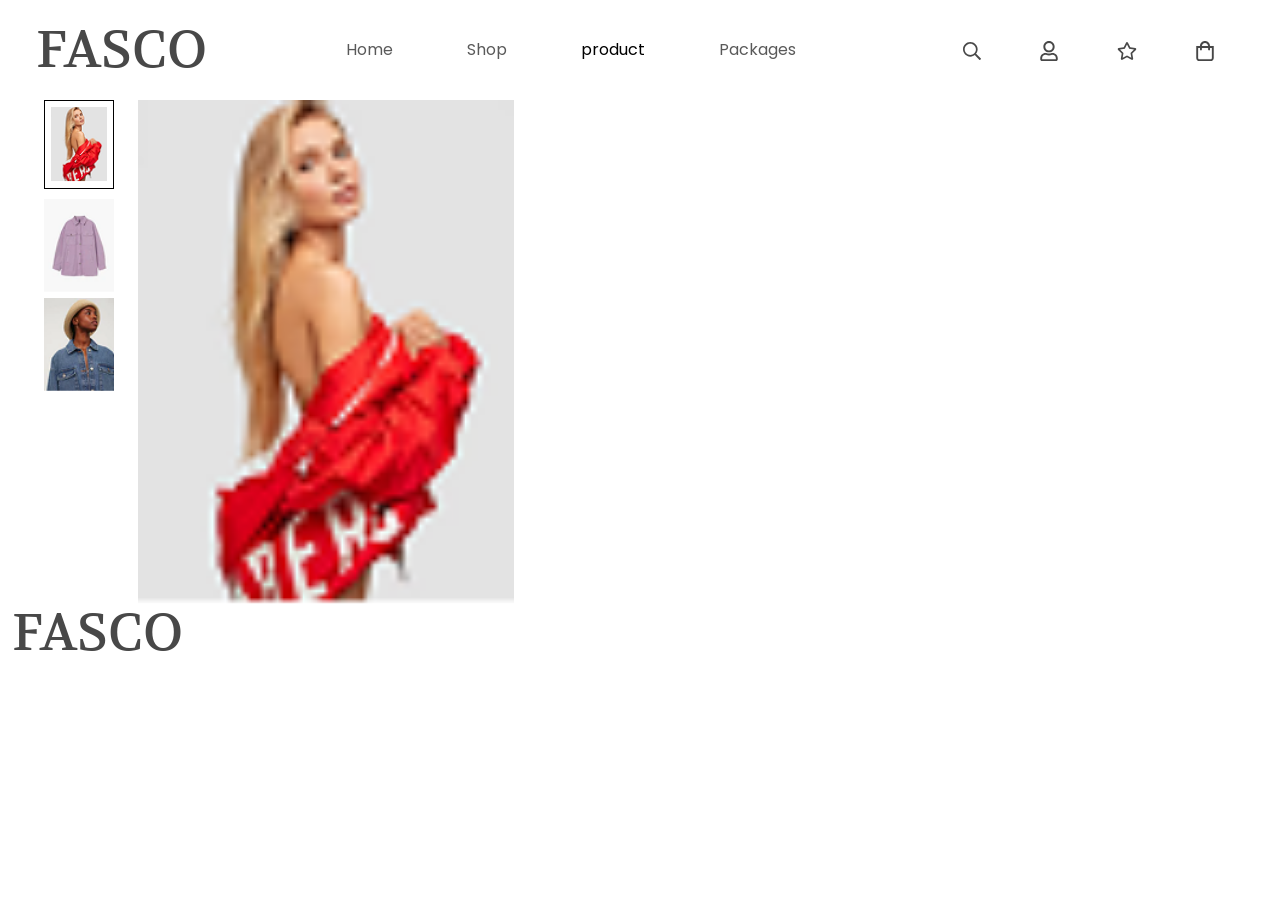
==== product.html @ 51dba3a5 "update styles and pages" ====
<!doctype html>
<html lang="en">

<head>
    <meta charset="utf-8">
    <meta name="viewport" content="width=device-width, initial-scale=1">
    <title>Bootstrap demo</title>
    <link href="https://cdn.jsdelivr.net/npm/bootstrap@5.3.8/dist/css/bootstrap.min.css" rel="stylesheet"
        integrity="sha384-sRIl4kxILFvY47J16cr9ZwB07vP4J8+LH7qKQnuqkuIAvNWLzeN8tE5YBujZqJLB" crossorigin="anonymous">
    <!-- Poppins -->
    <link href="https://fonts.googleapis.com/css2?family=Poppins&display=swap" rel="stylesheet">

    <!-- Volkhov -->
    <link href="https://fonts.googleapis.com/css2?family=Volkhov&display=swap" rel="stylesheet">

    <!-- Jost -->
    <link href="https://fonts.googleapis.com/css2?family=Jost&display=swap" rel="stylesheet">

    <!-- Inter -->
    <link href="https://fonts.googleapis.com/css2?family=Inter&display=swap" rel="stylesheet">

    <link rel="stylesheet" href="./assest/style.css">
    <link rel="stylesheet" href="./assest/responsive.css">

</head>

<body>
    <nav class="navbar navbar-expand-lg d-flex align-items-center p-4">
        <div class="container">
            <a class="main_logo" href="#">FASCO</a>
            <button class="navbar-toggler" type="button" data-bs-toggle="collapse"
                data-bs-target="#navbarSupportedContent" aria-controls="navbarSupportedContent" aria-expanded="false"
                aria-label="Toggle navigation">
                <span class="navbar-toggler-icon"></span>
            </button>
            <div class="collapse navbar-collapse" id="navbarSupportedContent">
                <ul class="navbar-nav ms-auto mb-2 mb-lg-0 align-items-lg-center">
                    <li class="nav-li">
                        <a class="nav-link " aria-current="page" href="./index.html">Home</a>
                    </li>
                    <li class="nav-li">
                        <a class="nav-link" href="./shop.html">Shop</a>
                    </li>
                    <li class="nav-li">
                        <a class="nav-link active" href="#">product</a>
                    </li>
                    <li class="nav-li">
                        <a class="nav-link" href="#">Packages</a>
                    </li>
                </ul>
            </div>

            <div class="collapse navbar-collapse" id="navbarSupportedContent">
                <ul class="navbar-nav ms-auto mb-2 mb-lg-0 align-items-lg-center">
                    <li class="nav-li" id="search">
                        <svg width="18" height="18" viewBox="0 0 18 18" fill="none" xmlns="http://www.w3.org/2000/svg">
                            <g clip-path="url(#clip0_6_192)">
                                <path
                                    d="M17.877 16.4848L13.609 12.2168C13.5281 12.1359 13.4227 12.0938 13.3102 12.0938H12.8461C13.9535 10.8105 14.625 9.14062 14.625 7.3125C14.625 3.27305 11.352 0 7.3125 0C3.27305 0 0 3.27305 0 7.3125C0 11.352 3.27305 14.625 7.3125 14.625C9.14062 14.625 10.8105 13.9535 12.0938 12.8461V13.3102C12.0938 13.4227 12.1395 13.5281 12.2168 13.609L16.4848 17.877C16.65 18.0422 16.9172 18.0422 17.0824 17.877L17.877 17.0824C18.0422 16.9172 18.0422 16.65 17.877 16.4848ZM7.3125 12.9375C4.20469 12.9375 1.6875 10.4203 1.6875 7.3125C1.6875 4.20469 4.20469 1.6875 7.3125 1.6875C10.4203 1.6875 12.9375 4.20469 12.9375 7.3125C12.9375 10.4203 10.4203 12.9375 7.3125 12.9375Z"
                                    fill="#484848" stroke="#484848" stroke-width="0.0351562" />
                            </g>
                            <defs>
                                <clipPath id="clip0_6_192">
                                    <rect width="18" height="18.0009" fill="white" />
                                </clipPath>
                            </defs>
                        </svg>
                    </li>
                    <li class="nav-li">
                        <svg width="20" height="20" viewBox="0 0 20 20" fill="none" xmlns="http://www.w3.org/2000/svg">
                            <g clip-path="url(#clip0_6_195)">
                                <path
                                    d="M13.5 11.875C12.3789 11.875 11.8398 12.5 10 12.5C8.16016 12.5 7.625 11.875 6.5 11.875C3.60156 11.875 1.25 14.2266 1.25 17.125V18.125C1.25 19.1602 2.08984 20 3.125 20H16.875C17.9102 20 18.75 19.1602 18.75 18.125V17.125C18.75 14.2266 16.3984 11.875 13.5 11.875ZM16.875 18.125H3.125V17.125C3.125 15.2656 4.64062 13.75 6.5 13.75C7.07031 13.75 7.99609 14.375 10 14.375C12.0195 14.375 12.9258 13.75 13.5 13.75C15.3594 13.75 16.875 15.2656 16.875 17.125V18.125ZM10 11.25C13.1055 11.25 15.625 8.73047 15.625 5.625C15.625 2.51953 13.1055 0 10 0C6.89453 0 4.375 2.51953 4.375 5.625C4.375 8.73047 6.89453 11.25 10 11.25ZM10 1.875C12.0664 1.875 13.75 3.55859 13.75 5.625C13.75 7.69141 12.0664 9.375 10 9.375C7.93359 9.375 6.25 7.69141 6.25 5.625C6.25 3.55859 7.93359 1.875 10 1.875Z"
                                    fill="#484848" stroke="#484848" stroke-width="0.0390625" />
                            </g>
                            <defs>
                                <clipPath id="clip0_6_195">
                                    <rect width="20" height="20" fill="white" />
                                </clipPath>
                            </defs>
                        </svg>
                    </li>
                    <li class="nav-li">
                        <svg width="20" height="20" viewBox="0 0 20 20" fill="none" xmlns="http://www.w3.org/2000/svg">
                            <path
                                d="M18.3369 7.0659L13.264 6.32631L10.9967 1.72909C10.5904 0.909647 9.41332 0.89923 9.0036 1.72909L6.73624 6.32631L1.66332 7.0659C0.753597 7.19784 0.389014 8.31937 1.04874 8.96173L4.71887 12.5381L3.85082 17.5902C3.69457 18.5034 4.65638 19.1874 5.46193 18.7603L10.0001 16.3749L14.5383 18.7603C15.3439 19.184 16.3057 18.5034 16.1494 17.5902L15.2814 12.5381L18.9515 8.96173C19.6112 8.31937 19.2467 7.19784 18.3369 7.0659ZM13.4932 11.9548L14.3161 16.7603L10.0001 14.493L5.68415 16.7603L6.50707 11.9548L3.01401 8.55201L7.8404 7.85062L10.0001 3.47562L12.1598 7.85062L16.9862 8.55201L13.4932 11.9548Z"
                                fill="#484848" />
                        </svg>
                    </li>
                    <li class="nav-li">
                        <svg width="20" height="20" viewBox="0 0 20 20" fill="none" xmlns="http://www.w3.org/2000/svg">
                            <g clip-path="url(#clip0_6_201)">
                                <path
                                    d="M15 5C15 2.24297 12.757 0 10 0C7.24297 0 5 2.24297 5 5H1.25V16.875C1.25 18.6009 2.6491 20 4.375 20H15.625C17.3509 20 18.75 18.6009 18.75 16.875V5H15ZM10 1.875C11.7231 1.875 13.125 3.27688 13.125 5H6.875C6.875 3.27688 8.27688 1.875 10 1.875ZM16.875 16.875C16.875 17.5643 16.3143 18.125 15.625 18.125H4.375C3.68574 18.125 3.125 17.5643 3.125 16.875V6.875H5V8.4375C5 8.95527 5.41973 9.375 5.9375 9.375C6.45527 9.375 6.875 8.95527 6.875 8.4375V6.875H13.125V8.4375C13.125 8.95527 13.5447 9.375 14.0625 9.375C14.5803 9.375 15 8.95527 15 8.4375V6.875H16.875V16.875Z"
                                    fill="#484848" stroke="#484848" stroke-width="0.0390625" />
                            </g>
                            <defs>
                                <clipPath id="clip0_6_201">
                                    <rect width="20" height="20" fill="white" />
                                </clipPath>
                            </defs>
                        </svg>
                    </li>
                </ul>
            </div>
        </div>
    </nav>

    <section class="search-edit">
        <div class="container big-search">
            <input class="big-search-input" type="text" placeholder="search here">
            <button class="search-close" aria-label="Close search">
                <svg width="18" height="18" viewBox="0 0 18 18" fill="none" xmlns="http://www.w3.org/2000/svg">
                    <path d="M2 2L16 16M16 2L2 16" stroke="#484848" stroke-width="2" stroke-linecap="round" />
                </svg>
            </button>
        </div>
    </section>
    <main>

        <section class="product_details">
            <div class="container">
                <div class="product-wrapper">
                    <div class="small-img">
                        <ul class="slider-img-list">
                            <li class=" active"><img class="sider-img"
                                    src="./assest/product_image/35_056fa070-83a6-4279-8627-bbb11aace6e8.jpg.png"
                                    alt="side-image" loading="lazy"></li>
                            <li class=" "><img class="sider-img" src="./assest/product_image/35h.jpg.png"
                                    alt="side-image-1" loading="lazy"></li>
                            <li class=" "><img class="sider-img"
                                    src="./assest/product_image/35a_ec779b58-f23e-478c-b196-685009bbe4c6.jpg.png"
                                    alt="side-image" loading="lazy"></li>


                        </ul>
                    </div>
                    <div class="big_img">
                        <img src="./assest/product_image/35_056fa070-83a6-4279-8627-bbb11aace6e8.jpg.png"
                            class="big-image" alt="big image">
                    </div>

                    <div class="product_brief">

                    </div>
                </div>

            </div>
        </section>


    </main>













    <footer>
        <div class="container">
            <div class="d-flex justify-content-between">
                <a class="main_logo" href="#">FASCO</a>
                <div>

                </div>
            </div>
        </div>
    </footer>
    <script src="https://cdn.jsdelivr.net/npm/bootstrap@5.3.8/dist/js/bootstrap.bundle.min.js"
        integrity="sha384-FKyoEForCGlyvwx9Hj09JcYn3nv7wiPVlz7YYwJrWVcXK/BmnVDxM+D2scQbITxI"
        crossorigin="anonymous"></script>

    <script src="./assest/main.js"></script>
</body>

</html>
---- assest/style.css ----
:root {
    --font-family: "Poppins", sans-serif;
    --second-family: "Volkhov", sans-serif;
    --third-family: "Jost", sans-serif;
    --font3: "Digital Numbers", sans-serif;
    --font4: "Inter", sans-serif;
    --font5: "Rage Italic", sans-serif;
}

* {
    box-sizing: border-box;
    margin: 0;
    padding: 0;
}

body {
    background: #fff;
}

p {
    padding: 0;
    margin: 0;
}

.container {
    max-width: 1280px;
    width: 100%;
}

a {
    text-decoration: none;
}

/* nav-bar */
.navbar {
    color: #fff !important;
}

.main_logo {
    font-family: var(--second-family);
    font-weight: 400;
    font-size: 52px;
    line-height: 100%;
    color: #484848;
    display: block;

}

.navbar .nav-li {
    font-family: var(--font-family);
    font-weight: 400;
    font-size: 16px;
    color: #484848;
    padding: 0px 29px;
}

.button-main {
    box-shadow: 0 20px 35px 0 rgba(0, 0, 0, 0.15);
    background: #000;
    border-radius: 10px;
    width: 152px;
    height: 56px;
    display: flex;
    align-items: center;
    justify-content: center;
}

.button-main .nav-link-diff {
    font-family: var(--font-family);
    font-weight: 400;
    font-size: 16px;
    line-height: 100%;
    text-align: center;
    color: #fff;

}

/* hero-cards */
.hero-card-wrapper {
    display: grid;
    grid-template-columns: repeat(auto-fill, minmax(350px, 1fr));
    gap: 10px;
}

.hero-big-cards {
    border-radius: 10px;
    width: 392px;
    height: 756px;
    overflow: hidden;

}

.hero-big-cards img {
    display: block;
    width: 100%;
    height: 100%;
}

.hero-big-cards-diff {
    display: flex;
    flex-direction: column;
    gap: 10px;
    overflow: hidden;

}

.hero-big-cards-diff img {
    width: 100%;
    height: 100%;
    display: block;

}

.hero-big-cards-diff-text {
    display: flex;
    flex-direction: column;
    align-items: center;
    justify-content: center;
}

.hero-big-cards-diff h4 {
    font-family: var(--font-family);
    font-weight: 500;
    font-size: 91px;
    line-height: 100%;
    letter-spacing: -0.04em;
    text-align: center;
    color: #484848;
}

.hero-big-cards-diff span {
    font-family: var(--font-family);
    font-weight: 500;
    font-size: 187px;
    line-height: 100%;
    letter-spacing: -0.06em;
    text-align: center;
}

.hero-big-cards-diff p {
    font-family: var(--font-family);
    font-weight: 400;
    font-size: 20px;
    letter-spacing: 0.1em;
    text-align: center;
    text-transform: uppercase;
    color: #484848;
    text-align: center;
}

/* brand-css */
.brand {
    margin-top: 82px;
}

.brand-list {
    list-style: none;
    display: flex;
    overflow-x: auto;
    justify-content: space-between;
    align-items: center;
}

/* deals and offer css */
.deals_offers {
    background: linear-gradient(180deg, #fff 0%, #fafafa 100%) !important;
    padding: 56px 0;
}

.delas-box-wrapper {
    display: grid;
    width: 100%;
    grid-template-columns: 3fr 8fr;
    align-items: center;
    gap: 10px;
}



.deals {
    width: 100%;
}

.first-heading {
    font-family: var(--second-family);
    font-weight: 400;
    font-size: 32px;
    line-height: 1.2;
    color: #484848;
}

.first-line {
    font-family: var(--font-family);
    font-weight: 400;
    font-size: 12px;
    line-height: 1.65;
    color: #8a8a8a;
}

.deals .first-heading {
    margin-bottom: 14px;
}

.deals>.first-line {
    max-width: 330px;
    margin-bottom: 22px;
}

.deals .button-main {
    width: 136px;
    height: 46px;
    margin-bottom: 28px;
    border-radius: 6px;
}

.deals .button-main .nav-link-diff {
    font-size: 13px;
    text-transform: capitalize;
}

.countdown .first-heading {
    font-family: var(--font-family);
    font-size: 17px;
    font-weight: 500;
    margin-bottom: 12px;
}

.timer-wrapper {
    display: flex;
    justify-content: flex-start;
    align-items: center;
    gap: 13px;
}

.timer-box {
    min-width: 39px;
    text-align: center;
}

.timer-box span {
    display: inline-block;
    border-radius: 5px;
    width: 42px;
    height: 42px;
    box-shadow: 0 3px 10px rgba(0, 0, 0, 0.13);
    background: #fff;
    font-family: var(--font3);
    font-weight: 400;
    font-size: 19px;
    line-height: 100%;
    color: #484848;
    display: inline-flex;
    align-items: center;
    justify-content: center;
}

.timer-box p {
    margin: 6px 0 0;
    font-size: 12px;
}

.offer-slider {
    overflow-x: hidden;
    display: flex;
    width: 100%;
    gap: 10px;
}

.offer-card-wrapper {
    display: flex;
    animation: move 10s linear infinite;
    gap: 10px;
}

@keyframes move {

    from {
        transform: translateX(0%);
    }

    to {
        transform: translateX(-100%);
    }

}

.offer-slider:hover .offer-card-wrapper {
    animation-play-state: paused;
}

.offer-cards {
    border-radius: 16px;
    width: 372px;
    height: 486px;
    overflow: hidden;
    position: relative;
    transition: 0.5s ease;

}

.offer-cards img {
    display: block;
    width: 100%;
    height: 100%;
}

.offer-label {
    bottom: 20px;
    left: 10%;
    position: absolute;
    border: 1px solid rgba(0, 0, 0, 0.08);
    border-radius: 999px;
    width: 240px;
    height: 72px;
    box-shadow: 0 6px 18px 0 rgba(0, 0, 0, 0.08);
    background: rgba(255, 255, 255, 0.9);
    display: flex;
    align-items: center;
    justify-content: center;
    visibility: hidden;
}

.offer-label p {
    font-family: var(--font-family);
    font-weight: 600;
    font-size: 18px;
    color: #484848;
}

.offer-cards:hover .offer-label {
    visibility: visible;

}


/* new-arrival */
.head-box {

    text-align: center;
}

.new-arrival-head ul {
    list-style: none;
    display: inline-block;
    display: flex;
    justify-content: space-between;
    align-items: center;
}

.new-arrival-head ul li {
    display: flex;
    justify-content: center;
    align-items: center;
    font-family: var(--font-family);
    font-weight: 400;
    font-size: 16px;
    line-height: 100%;
    text-align: center;
    color: #8a8a8a;
    border-radius: 10px;
    width: 207px;
    height: 56px;
    background: #fafafa;
    cursor: pointer;
}

.new-arrival-head ul li.active {
    box-shadow: 0 20px 35px 0 rgba(0, 0, 0, 0.15);
    background: #000;
    font-family: var(--font-family);
    font-weight: 400;
    font-size: 16px;
    line-height: 100%;
    text-align: center;
    color: #fff;
}

.cards-wrapper {
    display: grid;
    grid-template-columns: repeat(auto-fill, minmax(300px, 1fr));
    gap: 49px;
    padding: 40px 0;
}

.cards-design {
    box-shadow: 0 40px 90px 0 rgba(0, 0, 0, 0.06);
    background: #fff;
    padding: 25px 15px;
    height: 438px;
    display: flex;
    flex-direction: column;
    align-items: center;
    justify-content: center;
    transition: 0.3s ease;
}

.cards-design:hover {
    transform: scale(1.1);
}

.cards-design .text-box {
    width: 92%;
}

.offer-card-top {
    display: flex;
    justify-content: space-between;
    align-items: center;
    margin-top: 12px;
}

.offer-card-top p {
    font-family: var(--font-family);
    font-weight: 500;
    font-size: 20px;
    color: #484848;
}

.offer-card-top span {
    font-family: var(--font-family);
    font-weight: 500;
    font-size: 12px;
    line-height: 100%;
    color: #8a8a8a;
}

.offercard-middle {
    font-family: var(--font-family);
    font-weight: 500;
    font-size: 12px;
    color: #484848;
    margin-top: 25px;
}

.offer-card-bottom {
    display: flex;
    justify-content: space-between;
    margin-top: 25px;
}

.offer-card-bottom .new-price {
    font-family: var(--font-family);
    font-weight: 500;
    font-size: 24px;
    line-height: 83%;
    letter-spacing: -0.01em;
    color: #484848;
}

.offer-card-bottom p {
    font-family: var(--font-family);
    font-weight: 400;
    font-size: 12px;
    line-height: 167%;
    letter-spacing: -0.01em;
    text-align: right;
    color: #ff4646;
}

/* big_banner */
.big_banner-wrapper {
    display: flex;
    align-items: stretch;
}

.left {
    clip-path: polygon(0 0, 100% 0, 92% 100%, 0 100%);

}

.left img {
    width: 100%;
    height: 100%;
    display: block;
}

.right {
    margin-left: -95px;
    background-color: #dadada;
    clip-path: polygon(8% 0, 100% 0, 100% 100%, 0 100%);
    padding: 30px 30px 30px calc(8% + 30px);

}

.right p {
    font-family: var(--font-family);
    font-weight: 400;
    font-size: 16px;
    color: #767676;
    margin-top: 20px;
}

.right h4 {
    font-family: var(--second-family);
    font-weight: 400;
    font-size: 46px;
    color: #484848;
}

.right a {
    font-family: var(--font-family);
    font-weight: 400;
    font-size: 16px;
    text-decoration: underline;
    text-decoration-skip-ink: none;
    color: #000;
}

.highlight-price {
    font-family: var(--font-family);
    font-weight: 500;
    font-size: 28px;
    color: #000;
}

.size-box :nth-child(1) {
    font-family: var(--font-family);
    font-weight: 400;
    font-size: 16px;
    color: #767676;
}

.size-box :nth-child(2) {

    display: inline-block;
    border-radius: 10px;
    width: 53px;
    height: 28px;
    background: #000;
    font-family: var(--font-family);
    font-weight: 400;
    font-size: 16px;
    line-height: 100%;
    color: #fff;
    display: flex;
    align-items: center;
    justify-content: center;
}

/* service */
.service-card-wrapper {
    display: flex;
    justify-content: space-between;

}

.service-card {
    display: flex;
    align-items: center;
    width: 246px;
    height: 56px;
    gap: 10px;
}

.service-card img {
    display: block;
    width: 42px;
    height: 42px;

}

.service-card P {
    font-family: var(--font-family);
    font-weight: 500;
    font-size: 20px;
    color: #484848;
}

.service-card span {
    font-family: var(--font-family);
    font-weight: 400;
    font-size: 16px;
    line-height: 163%;
    color: #484848;
}

/* social-media */
.social-media-img-slider {
    overflow-x: hidden;
    width: 100%;
    display: flex;
    padding: 40px 0;
    gap: 10px;
}

.social-media-bigimgs {
    display: flex;
    animation: move 20s linear infinite;
    gap: 10px;
}

@keyframes move {
    from {
        transform: translateX(0%);
    }

    to {
        transform: translateX(-100%);
    }
}

.social-media-img-slider:hover .social-media-bigimgs {
    animation-play-state: paused;
}

.social-media-bigimgs img {
    width: 302px;
    height: 308px;
    display: block;
    transition: 0.3s ease;
}

.social-media-bigimgs img:hover {
    transform: scale(1.1);
}

.testomonial {
    display: flex;
    overflow: hidden;
    position: relative;
    align-items: center;
}

.t-card {
    border-radius: 10px;
    width: 700px;
    height: auto;
    box-shadow: 0 20px 60px 0 rgba(46, 33, 61, 0.08);
    background: #fff;
    display: flex;
    align-items: center;
    justify-content: center;
    gap: 46px;
    margin: 0 -180px;
}

.t-card img {
    width: 263px;
    height: 262px;
    display: block;
}

.testomonial-text p {
    font-family: var(--font-family);
    font-weight: 400;
    font-size: 16px;
    color: #484848;
}

.t-reveiw-name {
    font-family: var(--second-family);
    font-weight: 400;
    font-size: 32px;
    color: #484848;
}

.t-card.big {
    width: 864px;
    padding: 50px;
    z-index: 1;

}

.t-slider-arrow button {
    border-radius: 100%;
    background-color: #fff;
    box-shadow: 0 4px 14px 1px rgba(0, 0, 0, 0.16);
    border: none;
    outline: none;
    width: 78px;
    height: 78px;
    margin-right: 16px;
}

.t-slider-arrow button svg path {
    stroke-width: 1.80px;
    stroke: #b6b6b6;
}

.t-slider-arrow button:hover svg path {
    box-shadow: 0 4px 14px 1px rgba(0, 0, 0, 0.16);
    stroke-width: 1.80px;
    stroke: #000;
}

.wrapper-letter {
    display: grid;
    grid-template-columns: 1fr 4fr 1fr;
}

.news-letter-text {
    display: flex;
    flex-direction: column;
    align-items: center;
    justify-content: center;
}

/* ===============================shop-css===================================== */

.search-edit {
    position: fixed;

    inset: 0;
    z-index: 999;
    display: flex;
    justify-content: center;
    align-items: flex-start;
    padding-top: 40px;
    background: rgba(255, 255, 255, 0.4);
    backdrop-filter: blur(8px);
    -webkit-backdrop-filter: blur(8px);
    opacity: 0;
    visibility: hidden;
    transition: opacity 0.3s ease, visibility 0.3s ease;
}

.search-edit.show {
    opacity: 1;
    visibility: visible;
}

.search-close {
    width: 44px;
    height: 44px;
    flex-shrink: 0;
    border: 0;
    border-radius: 50%;
    background: #fff;
    box-shadow: 0 3px 10px rgba(0, 0, 0, 0.13);
    display: flex;
    align-items: center;
    justify-content: center;
    cursor: pointer;
    transition: transform 0.2s ease;
}

.big-search {
    display: flex;
    justify-content: center;
    width: 100%;
    gap: 12px;
}

.big-search-input {
    width: 60%;
    height: 56px;
    border-radius: 20px;
    padding: 0 15px;
    border: #767676 1px solid;
    outline: none;
    background: #fff;

}

.shop-heading {
    font-family: var(--second-family);
    font-weight: 400;
    font-size: 42px;
    line-height: 76%;
    text-align: center;
    text-transform: capitalize;
    color: #000;
}

.filter-product-wrapper {
    display: grid;
    grid-template-columns: minmax(210px, 0.23fr) minmax(0, 1fr);
    gap: clamp(24px, 4vw, 56px);
    align-items: start;
}

.filter,
.shop-product-box {
    min-width: 0;
}

.shop-product-box {
    width: 100%;
}

.filter h4 {
    font-family: var(--second-family);
    font-weight: 400;
    font-size: 30px;
    line-height: 120%;
    color: #000;
}

.shop-small-heading {
    font-family: var(--second-family);
    font-weight: 400;
    font-size: 18px;
    line-height: 156%;
    color: #000;
    margin-bottom: 20px;
}

.size-filter {
    margin-bottom: 20px;
}

.s-filter-b {
    display: flex;
    flex-wrap: wrap;
    gap: 12px;
}

.s-filter-b span {
    border: 1px solid #8a8a8a;
    border-radius: 5px;
    padding: 8px 14px 10px;
    width: 42px;
    height: 42px;
    min-width: 42px;
    min-height: 42px;
}

.s-filter-b span p {
    font-family: var(--third-family);
    font-weight: 400;
    font-size: 16px;
    line-height: 150%;
    text-align: center;
    color: #8a8a8a;
}

.pf-b ul {
    list-style: none;
    left: 0;
}

.pf-b ul li {
    text-align: left;
    margin-bottom: 16px;
    font-family: var(--font-family);
    font-weight: 400;
    font-size: 16px;
    line-height: 150%;
    color: #8a8a8a;
}

.brnad-filter-one {
    display: flex;
    justify-content: space-between;
    align-items: center;
}

.brnad-filter-icon {
    display: inline-block;
    transform: rotate(180deg);
    transition: transform 0.3s ease;
    cursor: pointer;
}

.brnad-filter-icon.show {
    transform: rotate(0deg);
}

.brand-filter-two {
    display: none;
    flex-wrap: wrap;
    gap: 6px 20px;
}

.brand-filter-two.show {
    display: flex;
}

.brand-filter-two span {
    font-family: var(--third-family);
    font-weight: 400;
    font-size: 16px;
    line-height: 188%;
    color: #8a8a8a;
}

.c-icon {
    display: inline-block;
    transform: rotate(180deg);
    cursor: pointer;
    transition: transform 0.3s ease;
}

.c-icon.show {
    transform: rotateY(0deg);
}

.c-b-two {
    display: none;
}

.c-b-two.show {
    display: flex;
}

.c-b-two ul {
    list-style: none;
    font-family: var(--font-family);
    font-weight: 400;
    font-size: 16px;
    line-height: 150%;
    color: #8a8a8a;
}

.mobile-filter {
    display: none;
}

.card-changer span {
    border-radius: 3px;
    padding: 11px;
    width: 34px;
    height: 34px;
    background: #f2f2f2;
    cursor: pointer;
}

.shop-product-box li {
    list-style: none;
}

.shop-product-box li a {
    font-family: var(--second-family);
    font-weight: 400;
    font-size: 16px;
    line-height: 150%;
    color: #000;
}

.shop-toolbar {
    display: flex;
    align-items: center;
    justify-content: flex-end;
    min-height: 42px;
    margin-bottom: 24px;
}

.shop-toolbar-controls {
    display: flex;
    align-items: center;
    gap: 22px;
}

.shop-sort>button {
    padding: 8px 0;
    border: 0;
    background: transparent;
    color: #222;
    font: inherit;
}

.shop-sort .dropdown-menu {
    min-width: 190px;
    padding: 8px;
    border: 1px solid #eee;
    border-radius: 10px;
    box-shadow: 0 12px 30px rgba(0, 0, 0, 0.08);
}

.shop-sort .dropdown-item {
    padding: 9px 12px;
    border-radius: 6px;
    color: #555;
}

.card-changer {
    display: flex;
    align-items: center;
    gap: 6px;
}

.card-wrapper {
    --cols: 3;
    display: grid;
    grid-template-columns: repeat(var(--cols), minmax(0, 1fr));
    gap: 30px 22px;
}

.card-changer span {
    display: inline-flex;
    align-items: center;
    justify-content: center;
    cursor: pointer;
    opacity: 0.45;
    transition: opacity 160ms ease, background-color 160ms ease;
}

.card-changer span:hover,
.card-changer span.active {
    opacity: 1;
}

.card-changer span:focus-visible,
.mobile-filter:focus-visible {
    outline: 2px solid #484848;
    outline-offset: 3px;
}

.shop-cards {
    min-width: 0;
}

.shop-cards img {
    display: block;
    object-fit: cover;
    object-position: center top;
    width: 100%;
    aspect-ratio: 4 / 5;
    border-radius: 8px;
    background: #f5f3f0;
    transition: transform 220ms ease;
}

.shop-cards:hover img {
    transform: translateY(-3px);
}

.card-text {
    display: flex;
    flex-direction: column;
    gap: 5px;
    padding: 14px 2px 0;
}

.card-text p {
    margin: 0;
    color: #222;
    font-family: var(--second-family);
    font-size: 16px;
    font-weight: 500;
    line-height: 1.45;
    letter-spacing: 0.01em;
}

.card-text span {
    color: #777;
    font-family: var(--third-family);
    font-size: 15px;
    font-weight: 500;
    line-height: 1.4;
}

.card-price {
    display: flex;
    align-items: baseline;
    gap: 6px;
}

.card-price del {
    color: #999;
    font-family: var(--third-family);
    font-size: 12px;
}

.product-swatches {
    display: flex;
    align-items: center;
    gap: 5px;
    margin-top: 2px;
}

.product-swatches .swatch {
    width: 11px;
    height: 11px;
    padding: 0;
    border: 1px solid rgba(0, 0, 0, 0.15);
    border-radius: 50%;
}

.swatch-yellow {
    background-color: #f4cf27;
}

.swatch-black {
    background-color: #111;
}

.swatch-blue {
    background-color: #a9c7dc;
}

.swatch-pink {
    background-color: #f2cbd5;
}

.swatch-white {
    background-color: #fff;
}

.swatch-green {
    background-color: #b8d9b5;
}

.swatch-gray {
    background-color: #aeb8bf;
}

.swatch-navy {
    background-color: #12354e;
}

.swatch-cream {
    background-color: #f4eedf;
}

.swatch-lilac {
    background-color: #c3b4cf;
}

.swatch-brown {
    background-color: #846952;
}

.shop-card-dotted img {
    object-position: left center;
}

@media (prefers-reduced-motion: reduce) {

    .shop-cards img,
    .card-changer span {
        transition: none;
    }
}

/*===========================product-css================================= */
.product-wrapper {
    display: grid;
    grid-template-columns: 1fr 3fr 6fr;
}

.small-img UL {
    list-style: none;
}

.small-img ul li {
    margin-bottom: 10px;
    width: 70px;
    height: 89px;
}

.small-img ul li.active {
    border: 1px solid #000;
    padding: 6px;
    width: 70px;
    height: 89px;
}

.small-img ul li img {
    display: block;
    width: 100%;
}

.big_img img {
    display: block;
    width: 100%;
    height: 100%;
    max-width: 491px;
    max-height: 655px;
}
---- assest/responsive.css ----
﻿@media (max-width: 991.98px) {
    .container {
        max-width: 100%;
        padding-left: 20px;
        padding-right: 20px;
    }

    .filter-product-wrapper {
        position: relative;
        display: block;
    }

    .filter {
        display: none;
    }

    .filter.is-open {
        position: absolute;
        z-index: 5;
        top: 54px;
        left: 0;
        display: block;
        width: min(100%, 360px);
        padding: 20px;
        border: 1px solid #eee;
        border-radius: 12px;
        background: #fff;
        box-shadow: 0 16px 40px rgba(0, 0, 0, 0.12);
    }

    .shop-toolbar {
        justify-content: space-between;
        margin-bottom: 18px;
    }

    .shop-toolbar-controls {
        gap: 14px;
    }

    .mobile-filter {
        display: inline-flex;
        align-items: center;
        justify-content: center;
        min-height: 40px;
        padding: 0 16px;
        border: 1px solid #dedede;
        border-radius: 6px;
        background: #fff;
        color: #222;
        font: inherit;
        cursor: pointer;
    }

    .card-wrapper {
        --cols: 2 !important;
        gap: 24px 16px;
    }

    .card-changer {
        display: none;
    }

    .navbar {
        padding: 18px 0;
    }

    .navbar .container {
        flex-wrap: wrap;
        row-gap: 16px;
    }

    .navbar-toggler {
        border: 1px solid rgba(72, 72, 72, 0.25);
        border-radius: 8px;
        padding: 8px 10px;
    }

    .navbar-toggler:focus {
        box-shadow: none;
    }

    .navbar-collapse {
        width: 100%;
    }

    .navbar-nav {
        gap: 12px;
        padding-top: 12px;
    }

    .nav-li {
        width: 100%;
        padding: 0;
    }

    .nav-li .nav-link,
    .button-main {
        width: 100%;
        justify-content: center;
    }

    .hero-card-wrapper {
        grid-template-columns: repeat(2, minmax(0, 1fr));
        gap: 16px;
    }

    .hero-big-cards {
        width: 100%;
        height: auto;
        min-height: 420px;
    }

    .hero-big-cards-diff h4 {
        font-size: clamp(50px, 7vw, 94px);
    }

    .hero-big-cards-diff span {
        font-size: clamp(90px, 13vw, 180px);
    }

    .delas-box-wrapper {
        grid-template-columns: 1fr;
    }

    .offer-cards {
        width: min(40vw, 330px);
        height: auto;
        aspect-ratio: 3 / 4;
    }

    .new-arrival-head ul {
        flex-wrap: wrap;
        gap: 12px;
        justify-content: center;
    }

    .new-arrival-head ul li {
        width: calc(50% - 12px);
        min-width: 160px;
    }

    .cards-wrapper {
        grid-template-columns: repeat(2, minmax(0, 1fr));
        gap: 24px;
    }

    .big_banner-wrapper {
        flex-direction: column;
    }

    .left,
    .right {
        clip-path: none;
        margin-left: 0;
        width: 100%;
    }

    .right {
        padding: 24px 20px;
    }

    .service-card-wrapper {
        flex-wrap: wrap;
        gap: 18px;
    }

    .service-card {
        width: calc(50% - 18px);
    }

    .wrapper-letter {
        grid-template-columns: 1fr;
    }

    .testomonial {
        display: block;
    }

    .t-card {
        flex-direction: column;
        width: min(92vw, 700px);
        margin: 0 auto;
        gap: 30px;
        padding: 32px 20px;
    }

    .t-slider-arrow {
        display: none;
    }
}

@media (max-width: 600px) {
    .container {
        width: 100%;
        padding-left: 16px;
        padding-right: 16px;
    }

    .shop-heading {
        font-size: 36px;
    }

    .shop-sort > button {
        font-size: 14px;
    }

    .shop-toolbar-controls {
        gap: 8px;
    }

    .card-wrapper {
        gap: 22px 12px;
    }

    .shop-cards img {
        border-radius: 6px;
    }

    .card-text {
        gap: 3px;
        padding-top: 10px;
    }

    .card-text p {
        font-size: 14px;
    }

    .card-text span {
        font-size: 14px;
    }

    .first-heading {
        font-size: clamp(24px, 7vw, 30px);
    }

    .navbar {
        padding: 16px 0;
    }

    .navbar-toggler {
        width: 44px;
        height: 44px;
        display: inline-flex;
        align-items: center;
        justify-content: center;
        padding: 8px;
    }

    .navbar-collapse {
        margin-top: 12px;
        padding: 8px 14px 14px;
        border: 1px solid #eee;
        border-radius: 12px;
        background: #fff;
        box-shadow: 0 12px 30px rgba(0, 0, 0, 0.08);
    }

    .main_logo {
        font-size: clamp(30px, 10vw, 40px);
    }

    .navbar-nav {
        flex-direction: column;
        align-items: stretch;
        gap: 2px;
        padding-top: 0;
    }

    .nav-li,
    .button-main {
        width: 100%;
    }

    .nav-li .nav-link {
        justify-content: flex-start;
        padding: 10px 4px;
    }

    .button-main .nav-link-diff {
        display: flex;
        justify-content: center;
        align-items: center;
        width: 100%;
    }

    .button-main {
        min-width: 0;
        width: 100%;
        height: 48px;
    }

    .hero-card-wrapper {
        grid-template-columns: 1fr;
        gap: 12px;
    }

    .hero-big-cards {
        min-height: 250px;
    }

    .hero-big-cards-diff {
        gap: 8px;
    }

    .hero-big-cards-diff img {
        min-height: 220px;
    }

    .brand-list {
        overflow-x: auto;
        gap: 18px;
        justify-content: flex-start;
    }

    .deals_offers {
        padding: 42px 0;
    }

    .timer-wrapper {
        gap: 8px;
        flex-wrap: wrap;
    }

    .timer-box {
        min-width: 54px;
    }

    .offer-cards {
        width: min(72vw, 290px);
    }

    .new-arrival-head ul li {
        flex: 0 0 auto;
        width: auto;
        min-width: 145px;
        height: 48px;
        padding: 0 18px;
        white-space: nowrap;
    }

    .new-arrival-head {
        overflow: hidden;
    }

    .new-arrival-head ul {
        flex-wrap: nowrap;
        justify-content: flex-start;
        gap: 10px;
        overflow-x: auto;
        overflow-y: hidden;
        padding: 8px 4px 14px;
        margin: 0;
        scrollbar-width: none;
        -webkit-overflow-scrolling: touch;
    }

    .new-arrival-head ul::-webkit-scrollbar {
        display: none;
    }

    .cards-wrapper {
        grid-template-columns: 1fr;
        gap: 20px;
        padding: 24px 0;
    }

    .cards-design {
        height: auto;
        padding: 18px 12px;
        transform: none;
    }

    .cards-design:hover {
        transform: none;
    }

    .cards-design img {
        max-width: 100%;
        height: auto;
    }

    .right h4 {
        font-size: 34px;
    }

    .service-card-wrapper {
        display: grid;
        grid-template-columns: repeat(2, minmax(0, 1fr));
        gap: 18px 12px;
    }

    .service {
        padding: 26px 0;
    }

    .service-card {
        width: 100%;
        height: auto;
        min-height: 56px;
        gap: 8px;
    }

    .service-card img {
        flex: 0 0 34px;
        width: 34px;
        height: 34px;
    }

    .service-card p {
        font-size: 14px;
        line-height: 1.3;
    }

    .service-card span {
        display: block;
        font-size: 11px;
        line-height: 1.4;
    }

    .social-media-bigimgs img {
        width: 220px;
        height: 220px;
    }

    .testomonial {
        display: flex;
        gap: 12px;
        overflow-x: auto;
        overflow-y: hidden;
        padding: 24px 0;
        scroll-snap-type: x mandatory;
        scrollbar-width: none;
        -webkit-overflow-scrolling: touch;
    }

    .testomonial::-webkit-scrollbar {
        display: none;
    }

    .testomonial .t-card,
    .testomonial .t-card.big {
        flex: 0 0 100%;
        width: 100%;
        height: auto;
        margin: 0;
        padding: 22px 16px;
        scroll-snap-align: center;
        align-items: flex-start;
        gap: 0;
    }

    .testomonial .t-card img[src=""] {
        display: none;
    }

    .testomonial-text {
        width: 100%;
    }

    .testomonial-text p {
        font-size: 14px;
    }

    .t-card img {
        width: 180px;
        height: 180px;
    }

    .t-reveiw-name {
        font-size: 24px;
    }
}
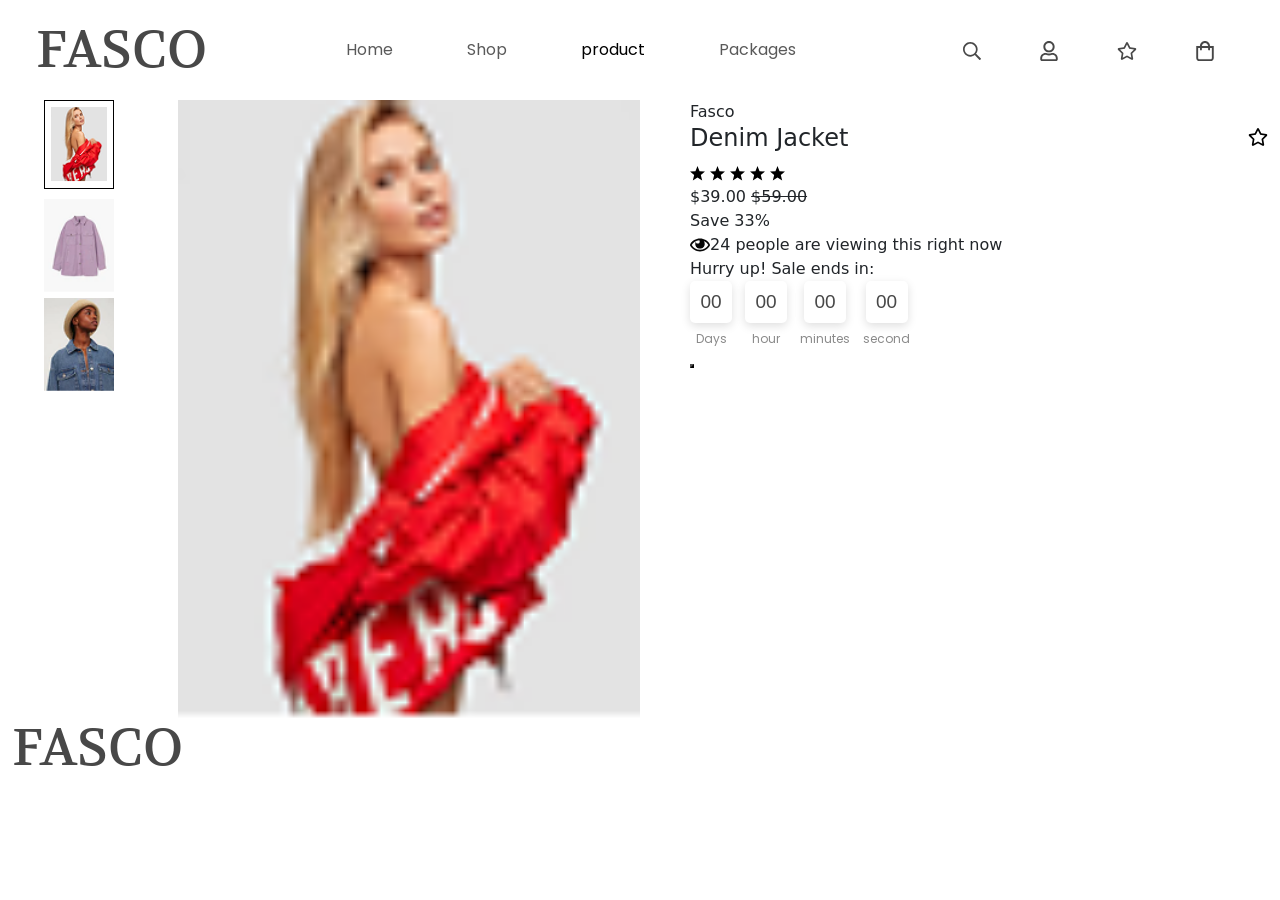
==== commit 35f1d6c9: "update styles and pages" ====
--- a/product.html
+++ b/product.html
@@ -141,7 +141,105 @@
                     </div>
 
                     <div class="product_brief">
-
+                        <p>Fasco</p>
+                        <div class="product_name d-flex justify-content-between">
+                            <h4>Denim Jacket</h4> <span><svg width="20" height="20" viewBox="0 0 20 20" fill="none"
+                                    xmlns="http://www.w3.org/2000/svg">
+                                    <path
+                                        d="M18.3369 7.0659L13.264 6.32631L10.9967 1.72909C10.5904 0.909647 9.41332 0.89923 9.0036 1.72909L6.73624 6.32631L1.66332 7.0659C0.753597 7.19784 0.389014 8.31937 1.04874 8.96173L4.71887 12.5381L3.85082 17.5902C3.69457 18.5034 4.65638 19.1874 5.46193 18.7603L10.0001 16.3749L14.5383 18.7603C15.3439 19.184 16.3057 18.5034 16.1494 17.5902L15.2814 12.5381L18.9515 8.96173C19.6112 8.31937 19.2467 7.19784 18.3369 7.0659ZM13.4932 11.9548L14.3161 16.7603L10.0001 14.493L5.68415 16.7603L6.50707 11.9548L3.01401 8.55201L7.8404 7.85062L10.0001 3.47562L12.1598 7.85062L16.9862 8.55201L13.4932 11.9548Z"
+                                        fill="black" />
+                                </svg></span>
+                        </div>
+                        <div class="product-rating">
+                            <span><svg width="15" height="15" viewBox="0 0 15 15" fill="none"
+                                    xmlns="http://www.w3.org/2000/svg">
+                                    <path
+                                        d="M15 5.51505L9.54964 5.15672L7.49701 0L5.44439 5.15672L0 5.51505L4.1758 9.06073L2.80553 14.4393L7.49701 11.4739L12.1885 14.4393L10.8183 9.06073L15 5.51505Z"
+                                        fill="black" />
+                                </svg></span>
+                            <span><svg width="15" height="15" viewBox="0 0 15 15" fill="none"
+                                    xmlns="http://www.w3.org/2000/svg">
+                                    <path
+                                        d="M15 5.51505L9.54964 5.15672L7.49701 0L5.44439 5.15672L0 5.51505L4.1758 9.06073L2.80553 14.4393L7.49701 11.4739L12.1885 14.4393L10.8183 9.06073L15 5.51505Z"
+                                        fill="black" />
+                                </svg></span>
+                            <span><svg width="15" height="15" viewBox="0 0 15 15" fill="none"
+                                    xmlns="http://www.w3.org/2000/svg">
+                                    <path
+                                        d="M15 5.51505L9.54964 5.15672L7.49701 0L5.44439 5.15672L0 5.51505L4.1758 9.06073L2.80553 14.4393L7.49701 11.4739L12.1885 14.4393L10.8183 9.06073L15 5.51505Z"
+                                        fill="black" />
+                                </svg></span>
+                            <span><svg width="15" height="15" viewBox="0 0 15 15" fill="none"
+                                    xmlns="http://www.w3.org/2000/svg">
+                                    <path
+                                        d="M15 5.51505L9.54964 5.15672L7.49701 0L5.44439 5.15672L0 5.51505L4.1758 9.06073L2.80553 14.4393L7.49701 11.4739L12.1885 14.4393L10.8183 9.06073L15 5.51505Z"
+                                        fill="black" />
+                                </svg></span>
+                            <span><svg width="15" height="15" viewBox="0 0 15 15" fill="none"
+                                    xmlns="http://www.w3.org/2000/svg">
+                                    <path
+                                        d="M15 5.51505L9.54964 5.15672L7.49701 0L5.44439 5.15672L0 5.51505L4.1758 9.06073L2.80553 14.4393L7.49701 11.4739L12.1885 14.4393L10.8183 9.06073L15 5.51505Z"
+                                        fill="black" />
+                                </svg></span>
+                        </div>
+                        <div class="product_price">
+                            <span class="discount-price"> $39.00</span>
+                            <span class="old-price"><del>$59.00</del></span>
+                            <span class="money-save">
+                                <p>Save 33%</p>
+                            </span>
+                        </div>
+                        <p><span><svg width="20" height="20" viewBox="0 0 20 20" fill="none"
+                                    xmlns="http://www.w3.org/2000/svg">
+                                    <g opacity="0.969855" clip-path="url(#clip0_6_72)">
+                                        <path
+                                            d="M19.7693 9.15383C17.8115 5.83154 14.1601 3.61108 10 3.61108C5.83821 3.61108 2.18766 5.8331 0.23078 9.15383C0.0796862 9.41022 0 9.70239 0 9.99999C0 10.2976 0.0796862 10.5898 0.23078 10.8462C2.18859 14.1684 5.83995 16.3889 10 16.3889C14.1618 16.3889 17.8124 14.1668 19.7693 10.8461C19.9203 10.5897 20 10.2976 20 9.99997C20 9.70238 19.9203 9.41021 19.7693 9.15383ZM10 14.7222C6.43904 14.7222 3.33019 12.8229 1.66668 9.99997C3.19991 7.39813 5.96102 5.58088 9.17231 5.31223C9.51245 5.6624 9.72224 6.1399 9.72224 6.66664C9.72224 7.74053 8.85168 8.61108 7.77779 8.61108C6.70391 8.61108 5.83335 7.74053 5.83335 6.66664L5.83338 6.66518C5.47898 7.32785 5.27779 8.08483 5.27779 8.88886C5.27779 11.4969 7.392 13.6111 10 13.6111C12.608 13.6111 14.7222 11.4969 14.7222 8.88886C14.7222 7.8114 14.3611 6.81841 13.7537 6.02376C15.6842 6.82768 17.292 8.23282 18.3334 9.99997C16.6699 12.8229 13.561 14.7222 10 14.7222Z"
+                                            fill="black" stroke="black" stroke-width="0.0347222" />
+                                    </g>
+                                    <defs>
+                                        <clipPath id="clip0_6_72">
+                                            <rect width="20" height="20" fill="white" />
+                                        </clipPath>
+                                    </defs>
+                                </svg></span>24 people are viewing this right now</p>
+                        <div>
+                            <p>Hurry up! Sale ends in:</p>
+                            <div class="countdown">
+                            
+                                <div class="timer-wrapper">
+                                    <div class="timer-box">
+                                        <span class="day">00</span>
+                                        <p class="first-line">Days</p>
+                                    </div>
+                                    <div class="timer-box">
+                                        <span class="hour">00</span>
+                                        <p class="first-line">hour</p>
+                                    </div>
+                                    <div class="timer-box">
+                                        <span class="minute">00</span>
+                                        <p class="first-line">minutes</p>
+                                    </div>
+                                    <div class="timer-box">
+                                        <span class="second">00</span>
+                                        <p class="first-line">second</p>
+                                    </div>
+                                </div>
+                            </div>
+                        </div>
+                        <div></div>
+                        <div>
+                            <span></span>
+                            <div><span>
+                                    <p></p>
+                                </span></div>
+                        </div>
+                        <div>
+                            <p></p>
+                            <div>
+                                <div></div>
+                                <button></button>
+                            </div>
+                        </div>
                     </div>
                 </div>
 
--- a/assest/style.css
+++ b/assest/style.css
@@ -1126,7 +1126,8 @@
 /*===========================product-css================================= */
 .product-wrapper {
     display: grid;
-    grid-template-columns: 1fr 3fr 6fr;
+    grid-template-columns: 1fr 4fr 5fr;
+    gap: 50px;
 }
 
 .small-img UL {
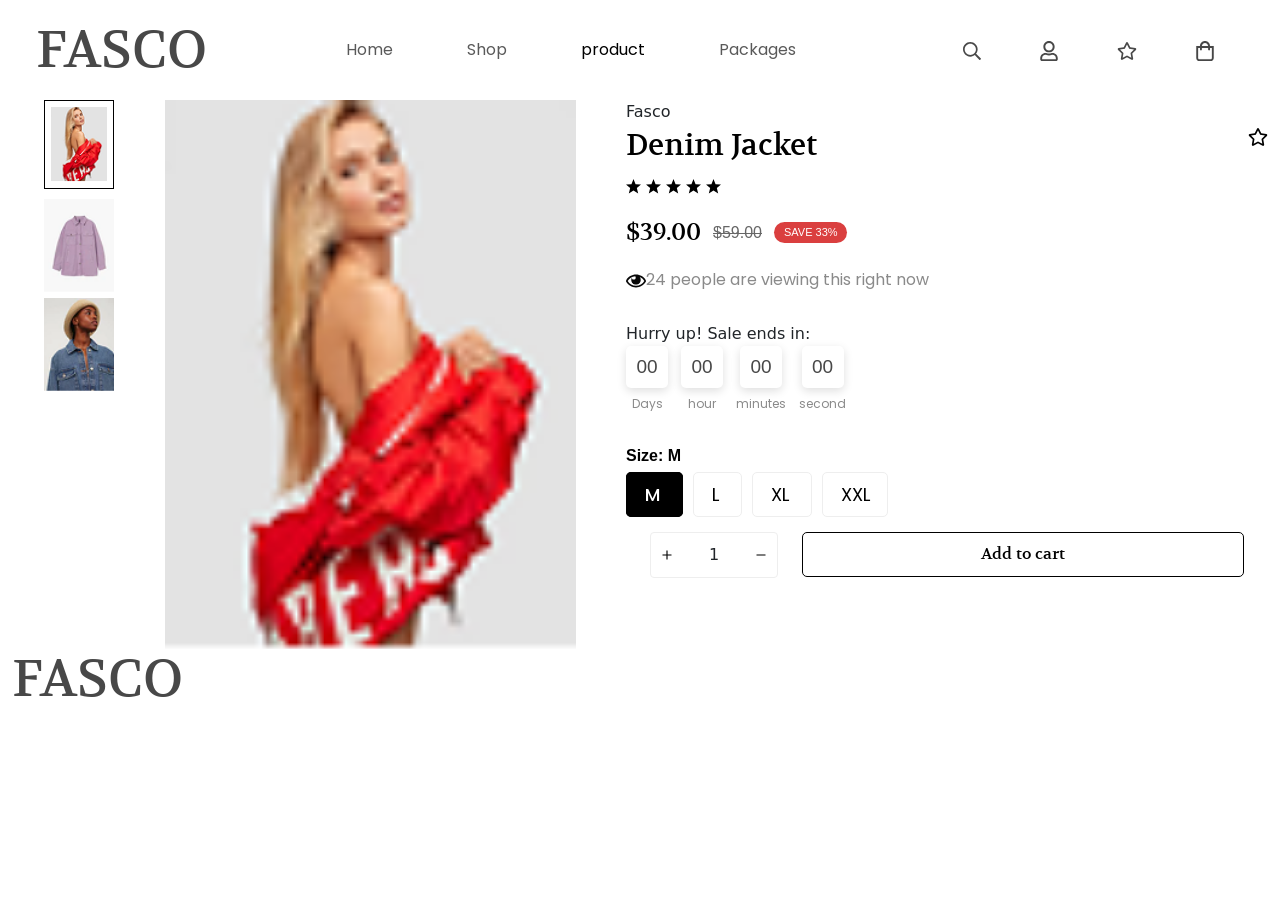
==== commit 5674e7fd: "update styles and pages" ====
--- a/product.html
+++ b/product.html
@@ -189,7 +189,7 @@
                                 <p>Save 33%</p>
                             </span>
                         </div>
-                        <p><span><svg width="20" height="20" viewBox="0 0 20 20" fill="none"
+                        <p class="about-views"><span><svg width="20" height="20" viewBox="0 0 20 20" fill="none"
                                     xmlns="http://www.w3.org/2000/svg">
                                     <g opacity="0.969855" clip-path="url(#clip0_6_72)">
                                         <path
@@ -205,7 +205,7 @@
                         <div>
                             <p>Hurry up! Sale ends in:</p>
                             <div class="countdown">
-                            
+
                                 <div class="timer-wrapper">
                                     <div class="timer-box">
                                         <span class="day">00</span>
@@ -227,17 +227,51 @@
                             </div>
                         </div>
                         <div></div>
+                        <div class="size-seelction">
+                            <span class="size-n">Size: <span class="size">M</span></span>
+                            <div class="sizing-box">
+                                <span class="sizes active">
+                                    M
+                                </span>
+                                <span class="sizes">
+                                    L
+                                </span>
+                                <span class="sizes">
+                                    XL
+                                </span>
+                                <span class="sizes">
+                                    XXL
+                                </span>
+                            </div>
+                        </div>
                         <div>
-                            <span></span>
-                            <div><span>
-                                    <p></p>
-                                </span></div>
-                        </div>
-                        <div>
+
                             <p></p>
-                            <div>
-                                <div></div>
-                                <button></button>
+                            <div class="quantity-and-add-to-card d-flex justify-content-start p-4 gap-4 ">
+                                <div class="d-flex justify-content-between quantity-box ">
+                                    <button class="price-increase">
+                                        <svg width="12" height="12" viewBox="0 0 12 12" fill="none"
+                                            xmlns="http://www.w3.org/2000/svg">
+                                            <path
+                                                d="M10.3125 5.4375H6.5625V1.6875C6.5625 1.58391 6.47859 1.5 6.375 1.5H5.625C5.52141 1.5 5.4375 1.58391 5.4375 1.6875V5.4375H1.6875C1.58391 5.4375 1.5 5.52141 1.5 5.625V6.375C1.5 6.47859 1.58391 6.5625 1.6875 6.5625H5.4375V10.3125C5.4375 10.4161 5.52141 10.5 5.625 10.5H6.375C6.47859 10.5 6.5625 10.4161 6.5625 10.3125V6.5625H10.3125C10.4161 6.5625 10.5 6.47859 10.5 6.375V5.625C10.5 5.52141 10.4161 5.4375 10.3125 5.4375Z"
+                                                fill="black" stroke="black" stroke-width="0.0234375" />
+                                        </svg></button>
+                                    <span class="quantity">1</span>
+                                    <button class="price-decrease"><svg width="12" height="12" viewBox="0 0 12 12"
+                                            fill="none" xmlns="http://www.w3.org/2000/svg">
+                                            <path
+                                                d="M10.3125 5.4375H1.6875C1.58391 5.4375 1.5 5.52141 1.5 5.625V6.375C1.5 6.47859 1.58391 6.5625 1.6875 6.5625H10.3125C10.4161 6.5625 10.5 6.47859 10.5 6.375V5.625C10.5 5.52141 10.4161 5.4375 10.3125 5.4375Z"
+                                                fill="black" stroke="black" stroke-width="0.0234375" />
+                                        </svg></button>
+                                </div>
+
+                                <div>
+                                    <div class="add-to-card">
+                                        <p>
+                                            Add to cart
+                                        </p>
+                                    </div>
+                                </div>
                             </div>
                         </div>
                     </div>
--- a/assest/style.css
+++ b/assest/style.css
@@ -1138,6 +1138,7 @@
     margin-bottom: 10px;
     width: 70px;
     height: 89px;
+    cursor: pointer;
 }
 
 .small-img ul li.active {
@@ -1160,3 +1161,143 @@
     max-height: 655px;
 }
 
+.product_name h4 {
+    font-family: var(--second-family);
+    font-weight: 400;
+    font-size: 30px;
+    line-height: 140%;
+    color: #000;
+}
+
+.discount-price {
+    font-family: var(--second-family);
+    font-weight: 400;
+    font-size: 24px;
+    line-height: 133%;
+    color: #000;
+}
+
+.old-price {
+    font-family: var(--third-family);
+    font-weight: 400;
+    font-size: 16px;
+    line-height: 120%;
+    text-decoration: line-through;
+    color: #666;
+}
+
+.product_price {
+    display: flex;
+    align-items: center;
+    gap: 12px;
+    margin: 19px 0;
+}
+
+.money-save {
+    border-radius: 11px;
+    padding: 2px 9px 2px 10px;
+    width: 73px;
+    height: 21px;
+    background: #da3f3f;
+    display: inline-block;
+    display: flex;
+    align-items: center;
+}
+
+.money-save p {
+    font-family: var(--third-family);
+    font-weight: 500;
+    font-size: 11px;
+    line-height: 145%;
+    text-transform: uppercase;
+    color: #fff;
+}
+
+.about-views {
+    font-family: var(--font-family);
+    font-weight: 400;
+    font-size: 16px;
+    line-height: 150%;
+    color: #8a8a8a;
+    margin: 10px 0 30px 0;
+}
+
+.size-seelction {
+    margin-top: 30px;
+}
+
+.size,
+.size-n {
+    font-family: var(--second-family);
+    font-weight: 700;
+    font-size: 16px;
+    line-height: 150%;
+    color: #000;
+
+}
+
+.sizes {
+    border: 1px solid #eee;
+    border-radius: 5px;
+    padding: 9px 17px 9px 18px;
+    width: 45px;
+    height: 45px;
+    min-width: 45px;
+    font-family: var(--font-family);
+    font-weight: 400;
+    font-size: 18px;
+    line-height: 150%;
+    color: #000;
+    cursor: pointer;
+    margin-right: 10px;
+}
+
+.sizes.active {
+    border: 1px solid #000;
+    background: #000;
+    color: #fff;
+    font-weight: 500;
+}
+
+.sizing-box {
+    margin-top: 13px;
+}
+
+.quantity-box {
+    border: 1px solid #eee;
+    border-radius: 4px;
+    width: 128px;
+    height: 46px;
+    background: #fff;
+    align-items: center;
+    padding: 0 10px;
+
+}
+
+.quantity-box button {
+    border: none;
+    background-color: transparent;
+}
+
+.add-to-card {
+    border: 1px solid #000;
+    border-radius: 5px;
+    width: 442px;
+    height: 45px;
+    display: flex;
+    justify-content: center;
+    flex-wrap: nowrap;
+    align-items: center;
+    cursor: pointer;
+}
+
+.add-to-card p {
+    font-family: var(--second-family);
+    font-weight: 400;
+    font-size: 16px;
+    line-height: 144%;
+    text-align: center;
+    color: #000;
+    width: 100%;
+    flex-wrap: nowrap;
+}
